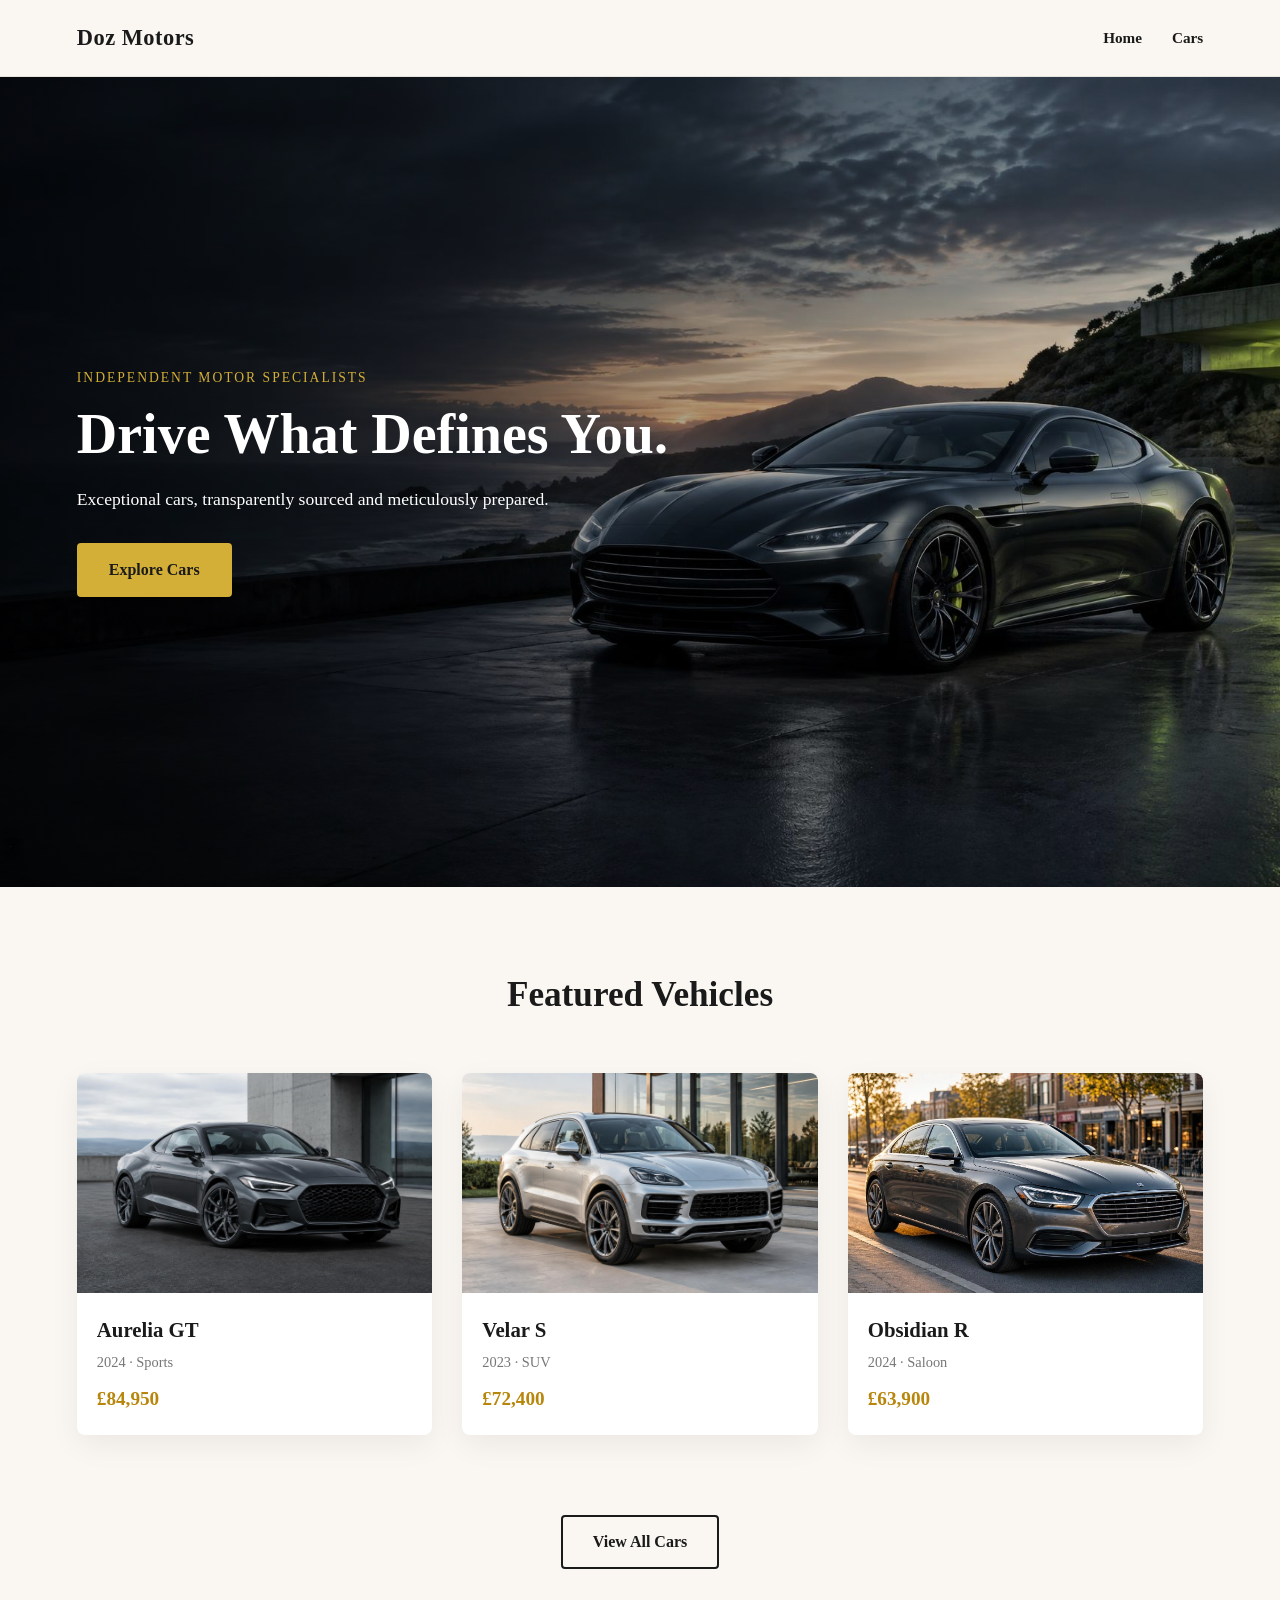
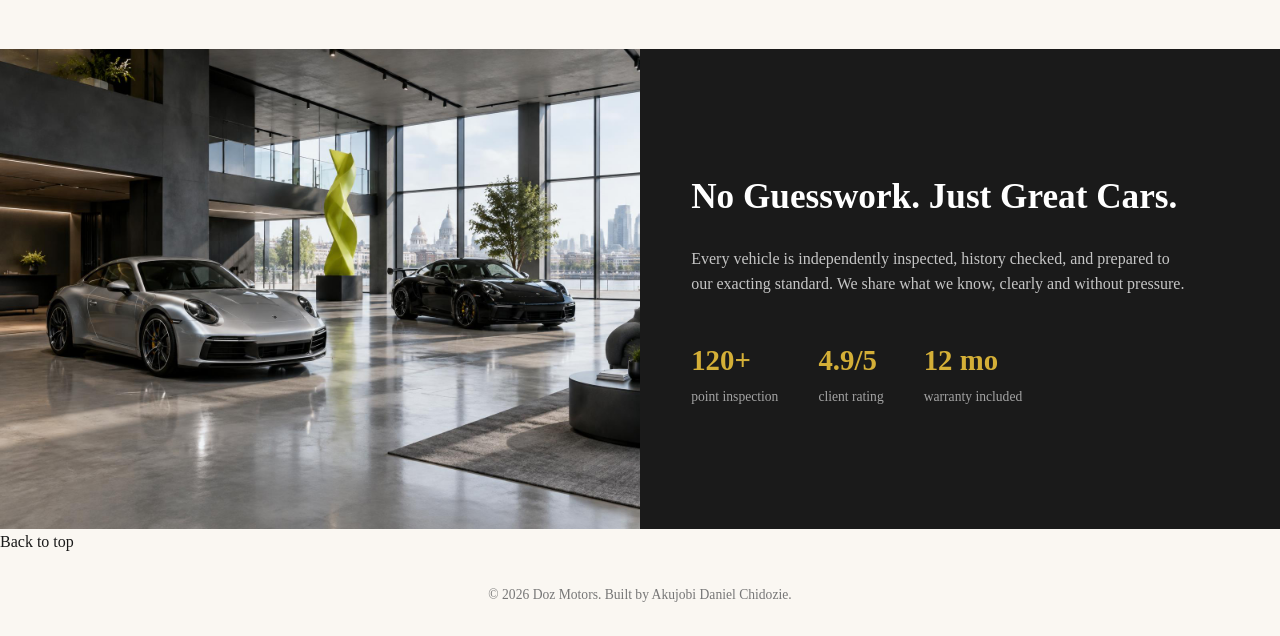
==== dozmotors/index.html @ f3a43f98 "Initial commit — full portfolio with projects" ====
<!DOCTYPE html>
<html lang="en">
<head>
    <meta charset="UTF-8">
    <meta name="viewport" content="width=device-width, initial-scale=1.0">
    <title>Doz Motors | Premium Cars</title>
    <link rel="stylesheet" href="style.css">
</head>
<body>

    <nav class="navbar">
        <div class="logo">Doz Motors</div>
        <div class="nav-links">
            <a href="index.html">Home</a>
            <a href="cars.html">Cars</a>
        </div>
    </nav>

    <section class="hero">
        <img src="dozmotors-img/doz-hero.jpg" alt="Doz Motors performance car on a coastal road" class="hero-bg">
        <div class="hero-content">
            <p class="eyebrow">Independent motor specialists</p>
            <h1>Drive What Defines You.</h1>
            <p class="hero-text">Exceptional cars, transparently sourced and meticulously prepared.</p>
            <a href="cars.html" class="btn-primary">Explore Cars</a>
        </div>
    </section>

    <section class="featured">
        <h2>Featured Vehicles</h2>

        <div class="car-grid">
            <div class="car-card">
                <img src="dozmotors-img/doz-sports.jpg" alt="Aurelia GT">
                <h3>Aurelia GT</h3>
                <p class="car-meta">2024 · Sports</p>
                <p class="car-price">£84,950</p>
            </div>

            <div class="car-card">
                <img src="dozmotors-img/doz-suv.jpg" alt="Velar S">
                <h3>Velar S</h3>
                <p class="car-meta">2023 · SUV</p>
                <p class="car-price">£72,400</p>
            </div>

            <div class="car-card">
                <img src="dozmotors-img/doz-saloon.webp" alt="Obsidian R">
                <h3>Obsidian R</h3>
                <p class="car-meta">2024 · Saloon</p>
                <p class="car-price">£63,900</p>
            </div>
        </div>

        <a href="cars.html" class="btn-secondary">View All Cars</a>
    </section>

    <section class="about">
        <img src="dozmotors-img/doz-about.jpg" alt="Doz Motors showroom">
        <div class="about-content">
            <h2>No Guesswork. Just Great Cars.</h2>
            <p>Every vehicle is independently inspected, history checked, and prepared to our exacting standard. We share what we know, clearly and without pressure.</p>

            <div class="stats">
                <div>
                    <strong>120+</strong>
                    <span>point inspection</span>
                </div>
                <div>
                    <strong>4.9/5</strong>
                    <span>client rating</span>
                </div>
                <div>
                    <strong>12 mo</strong>
                    <span>warranty included</span>
                </div>
            </div>
        </div>
    </section>

    <a class="top" href="#top">Back to top</a>
    <footer>
        <p>© 2026 Doz Motors. Built by Akujobi Daniel Chidozie.</p>
    </footer>

</body>
</html>
---- dozmotors/style.css ----
* {
    margin: 0;
    padding: 0;
    box-sizing: border-box;
}

body {
    font-family: "Georgia", serif;
    background-color: #FAF7F2;
    color: #1A1A1A;
    line-height: 1.6;
}

h1, h2, h3 {
    font-family: "Georgia", serif;
    font-weight: 600;
}

a {
    text-decoration: none;
    color: inherit;
}

/* NAVBAR */
.navbar {
    display: flex;
    justify-content: space-between;
    align-items: center;
    padding: 20px 6%;
    background-color: #FAF7F2;
    border-bottom: 1px solid rgba(0,0,0,0.08);
}

.logo {
    font-size: 1.4rem;
    font-weight: 700;
    letter-spacing: 0.5px;
}

.nav-links {
    display: flex;
    gap: 30px;
}

.nav-links a {
    font-size: 0.95rem;
    font-weight: 600;
    transition: color 0.2s;
}

.nav-links a:hover {
    color: #B8860B;
}

/* HERO */
.hero {
    position: relative;
    height: 90vh;
    overflow: hidden;
}

.hero-bg {
    width: 100%;
    height: 100%;
    object-fit: cover;
}

.hero-content {
    position: absolute;
    top: 0;
    left: 0;
    height: 100%;
    width: 100%;
    display: flex;
    flex-direction: column;
    justify-content: center;
    padding: 0 6%;
    background: linear-gradient(to right, rgba(0,0,0,0.6), rgba(0,0,0,0.1));
    color: #FFFFFF;
}

.eyebrow {
    text-transform: uppercase;
    letter-spacing: 2px;
    font-size: 0.85rem;
    margin-bottom: 15px;
    color: #D4AF37;
}

.hero-content h1 {
    font-size: 3.5rem;
    max-width: 600px;
    line-height: 1.1;
    margin-bottom: 20px;
}

.hero-text {
    max-width: 480px;
    margin-bottom: 30px;
    font-size: 1.1rem;
}

.btn-primary {
    display: inline-block;
    background-color: #D4AF37;
    color: #1A1A1A;
    padding: 14px 32px;
    border-radius: 4px;
    font-weight: 700;
    width: fit-content;
    transition: background-color 0.3s;
}

.btn-primary:hover {
    background-color: #FFFFFF;
}

.btn-secondary {
    display: inline-block;
    margin-top: 30px;
    border: 2px solid #1A1A1A;
    padding: 12px 30px;
    border-radius: 4px;
    font-weight: 700;
    transition: all 0.3s;
}

.btn-secondary:hover {
    background-color: #1A1A1A;
    color: #FFFFFF;
}

/* FEATURED CARS */
.featured {
    padding: 80px 6%;
    text-align: center;
}

.featured h2 {
    font-size: 2.2rem;
    margin-bottom: 50px;
}

.car-grid {
    display: grid;
    grid-template-columns: repeat(3, 1fr);
    gap: 30px;
    margin-bottom: 50px;
    text-align: left;
}

.car-card {
    background-color: #FFFFFF;
    border-radius: 8px;
    overflow: hidden;
    box-shadow: 0 10px 30px rgba(0,0,0,0.06);
    transition: transform 0.3s ease;
}

.car-card:hover {
    transform: translateY(-6px);
}

.car-card img {
    width: 100%;
    height: 220px;
    object-fit: cover;
    display: block;
}

.car-card h3 {
    font-size: 1.3rem;
    margin: 20px 20px 5px;
}

.car-meta {
    font-size: 0.9rem;
    color: #777;
    margin: 0 20px 10px;
}

.car-price {
    font-size: 1.2rem;
    font-weight: 700;
    color: #B8860B;
    margin: 0 20px 20px;
}

/* ABOUT */
.about {
    display: grid;
    grid-template-columns: 1fr 1fr;
    align-items: center;
    background-color: #1A1A1A;
    color: #FFFFFF;
}

.about img {
    width: 100%;
    height: 100%;
    min-height: 420px;
    object-fit: cover;
}

.about-content {
    padding: 60px 8%;
}

.about-content h2 {
    font-size: 2.2rem;
    margin-bottom: 20px;
}

.about-content p {
    color: rgba(255,255,255,0.75);
    margin-bottom: 40px;
    max-width: 500px;
}

.stats {
    display: flex;
    gap: 40px;
}

.stats strong {
    display: block;
    font-size: 1.8rem;
    color: #D4AF37;
}

.stats span {
    font-size: 0.85rem;
    color: rgba(255,255,255,0.6);
}

/* FOOTER */
footer {
    text-align: center;
    padding: 30px;
    background-color: #FAF7F2;
    font-size: 0.85rem;
    color: #777;
}

/* MOBILE */
@media (max-width: 768px) {
    .car-grid {
        grid-template-columns: 1fr;
    }
    .about {
        grid-template-columns: 1fr;
    }
    .hero-content h1 {
        font-size: 2.2rem;
    }
}

.page-intro {
    text-align: center;
    padding: 80px 6% 40px;
}

.eyebrow-dark {
    text-transform: uppercase;
    letter-spacing: 2px;
    font-size: 0.85rem;
    color: #B8860B;
    margin-bottom: 15px;
}

.page-intro h1 {
    font-size: 2.5rem;
    margin-bottom: 15px;
}

.page-intro p {
    max-width: 500px;
    margin: 0 auto;
    color: #555;
}

.filters {
    display: flex;
    justify-content: center;
    gap: 12px;
    flex-wrap: wrap;
    padding: 0 6% 40px;
}

.filter-btn {
    background-color: #FFFFFF;
    border: 1px solid rgba(0,0,0,0.15);
    padding: 10px 22px;
    border-radius: 30px;
    font-family: inherit;
    font-weight: 600;
    cursor: pointer;
    transition: all 0.2s;
}

.filter-btn:hover {
    border-color: #D4AF37;
}

.filter-btn.active {
    background-color: #1A1A1A;
    color: #FFFFFF;
    border-color: #1A1A1A;
}

.car-grid-section {
    padding: 0 6% 80px;
}
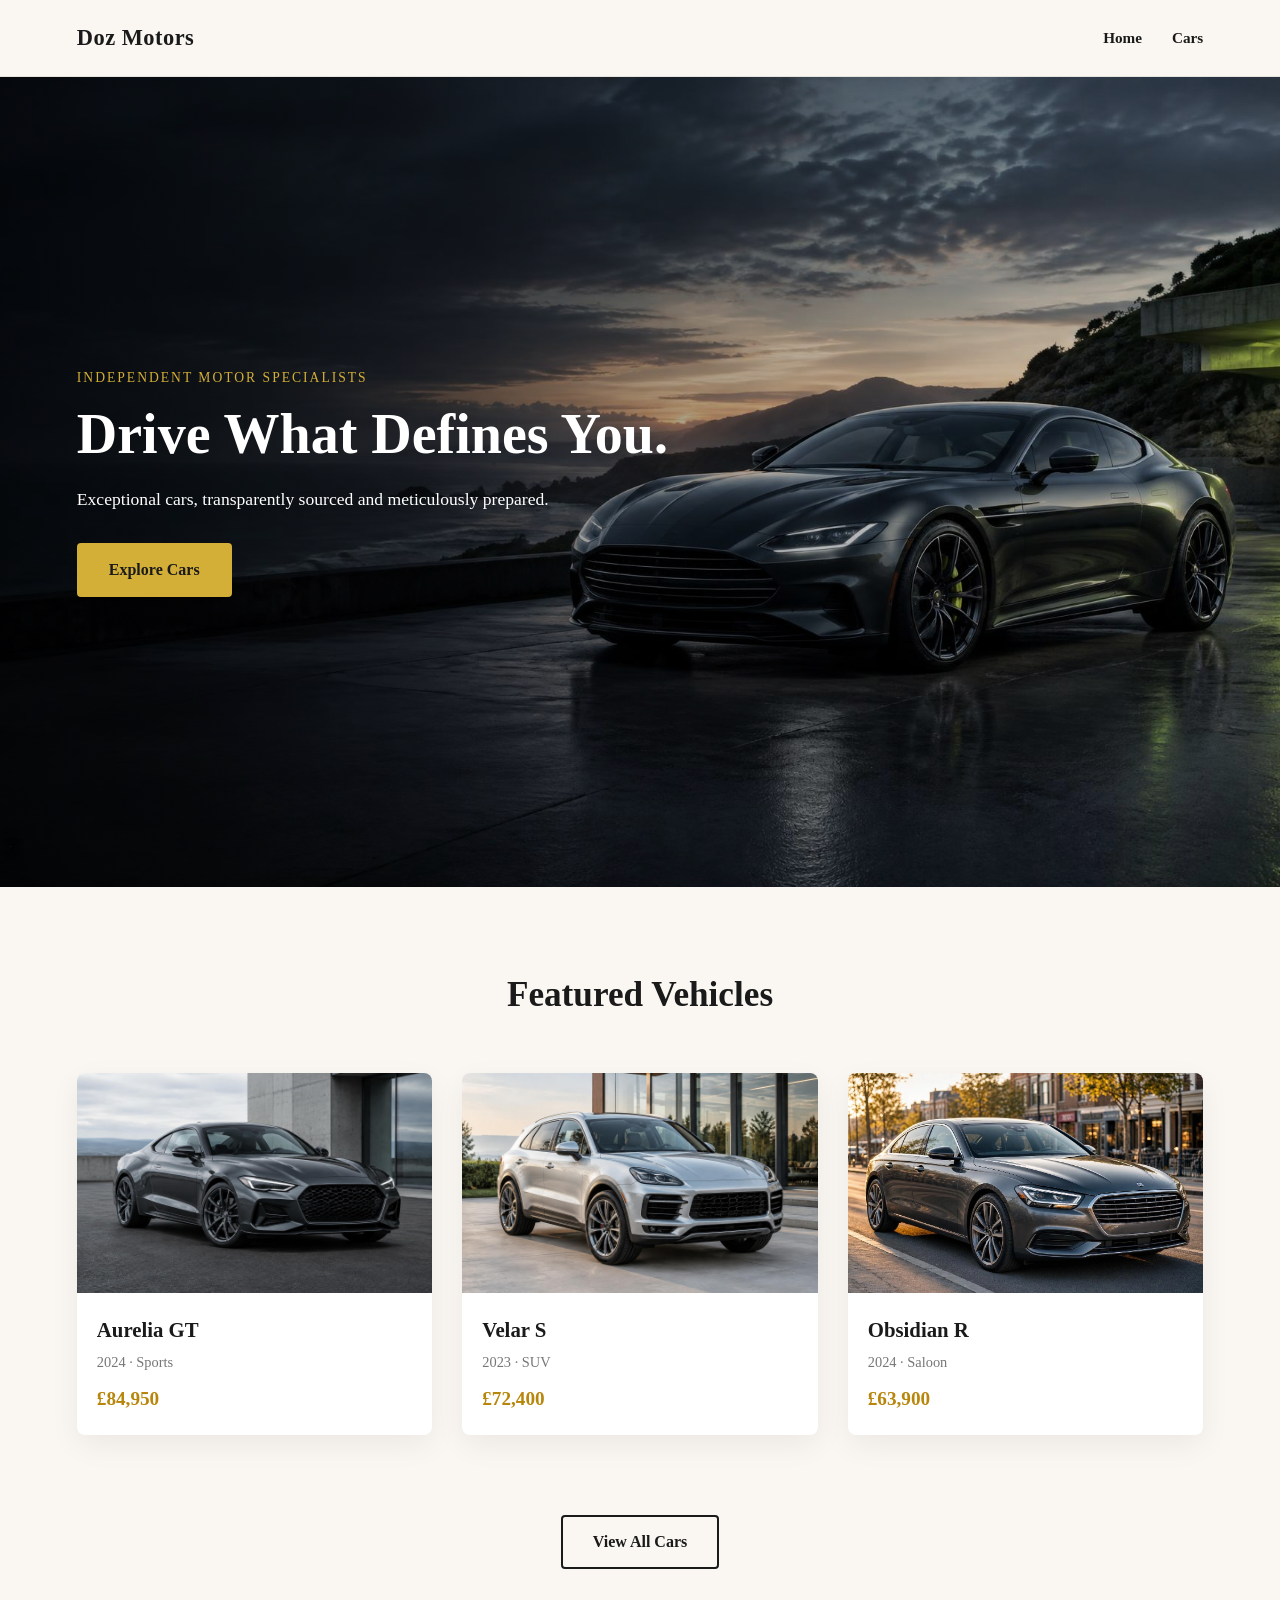
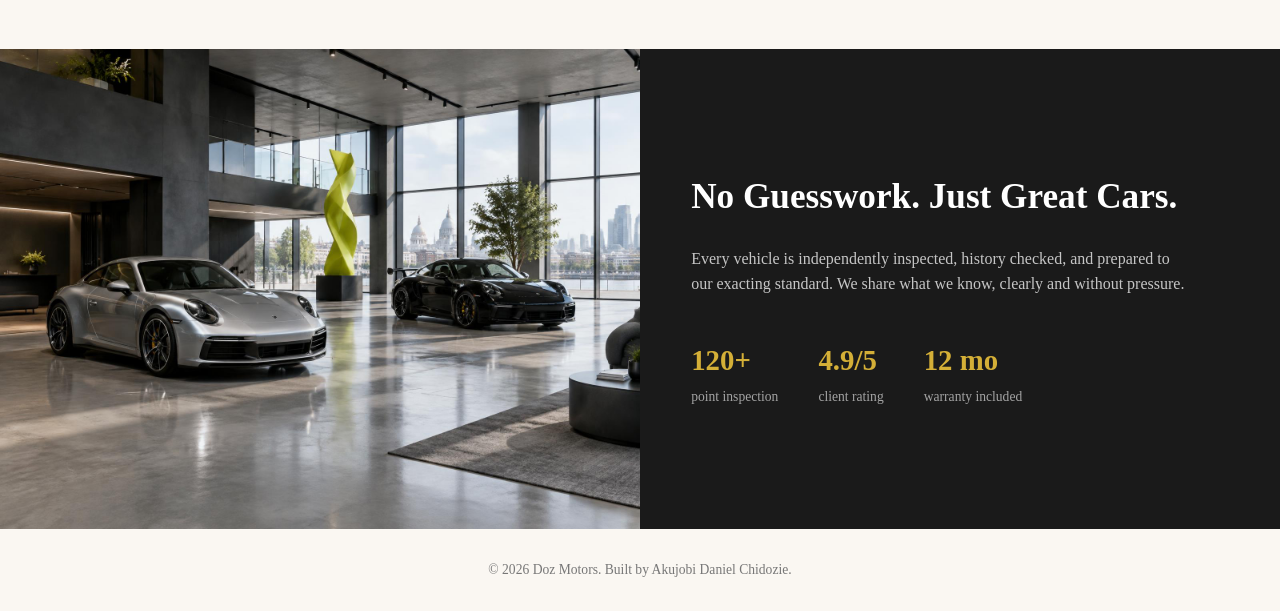
==== commit 022be39a: "Added spotlight effect and final touches" ====
--- a/dozmotors/index.html
+++ b/dozmotors/index.html
@@ -8,7 +8,7 @@
 </head>
 <body>
 
-    <nav class="navbar">
+    <nav class="navbar" id="top">
         <div class="logo">Doz Motors</div>
         <div class="nav-links">
             <a href="index.html">Home</a>
@@ -78,10 +78,17 @@
         </div>
     </section>
 
-    <a class="top" href="#top">Back to top</a>
     <footer>
         <p>© 2026 Doz Motors. Built by Akujobi Daniel Chidozie.</p>
     </footer>
 
+<a href="#top" class="back-to-top" aria-label="Back to top">
+    <svg viewBox="0 0 24 24" fill="none" stroke="currentColor" stroke-width="2.3" stroke-linecap="round" stroke-linejoin="round">
+        <path d="M6 15l6-6l6 6" />
+    </svg>
+</a>
+
+<script src="script.js"></script>
+
 </body>
 </html>
--- a/dozmotors/style.css
+++ b/dozmotors/style.css
@@ -253,6 +253,9 @@
     .hero-content h1 {
         font-size: 2.2rem;
     }
+    .hero-bg {
+        object-position: center 30%;
+    }
 }
 
 .page-intro {
@@ -310,4 +313,52 @@
 
 .car-grid-section {
     padding: 0 6% 80px;
+}
+
+
+.back-to-top {
+    position: fixed;
+    bottom: 28px;
+    right: 28px;
+    width: 52px;
+    height: 52px;
+    display: flex;
+    justify-content: center;
+    align-items: center;
+    border-radius: 50%;
+    background-color: #1A1A1A;
+    border: 2px solid #D4AF37;
+    color: #D4AF37;
+    box-shadow: 0 10px 25px rgba(0,0,0,0.3);
+    transition: all 0.3s ease;
+    z-index: 999;
+    opacity: 0;
+    visibility: hidden;
+    pointer-events: none;
+}
+
+.back-to-top.show {
+    opacity: 1;
+    visibility: visible;
+    pointer-events: auto;
+}
+
+.back-to-top svg {
+    width: 22px;
+    height: 22px;
+}
+
+.back-to-top:hover {
+    background-color: #D4AF37;
+    color: #1A1A1A;
+    transform: translateY(-4px);
+}
+
+@media (max-width: 768px) {
+    .back-to-top {
+        width: 44px;
+        height: 44px;
+        bottom: 20px;
+        right: 20px;
+    }
 }
